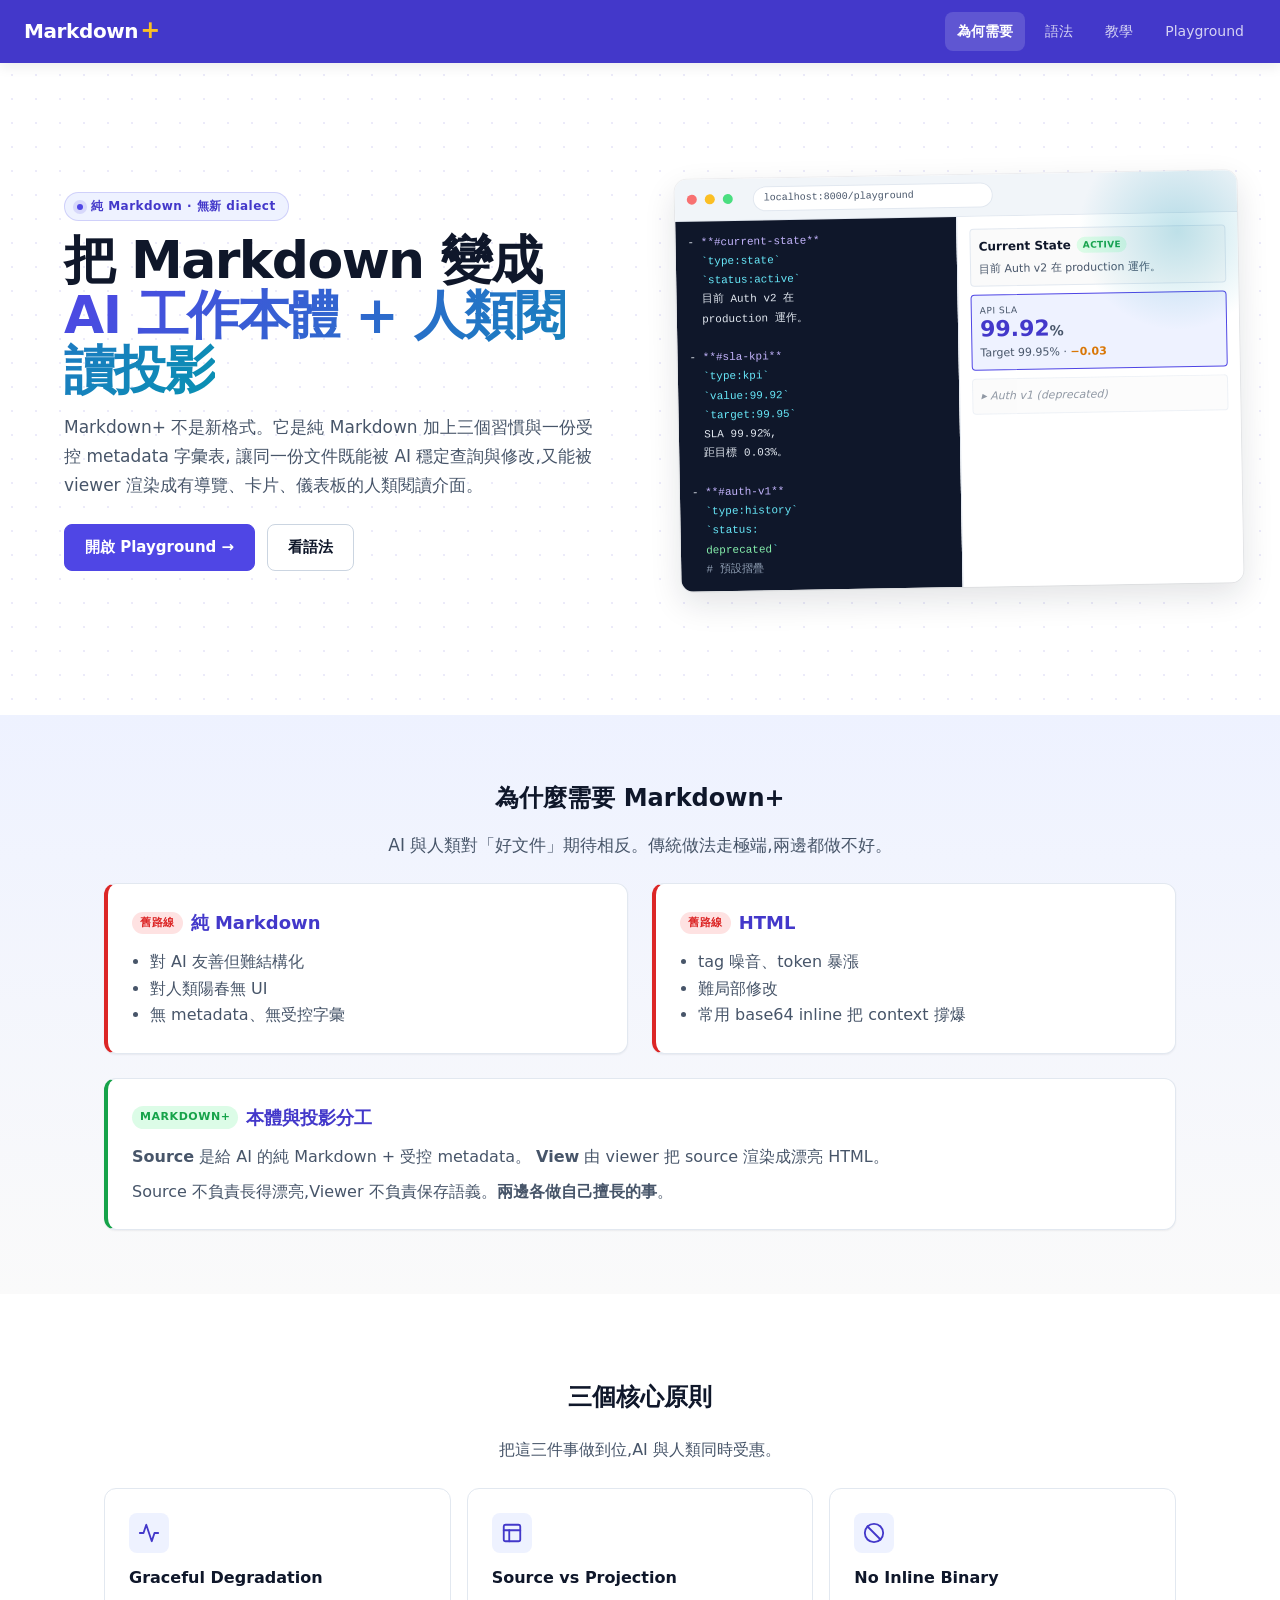
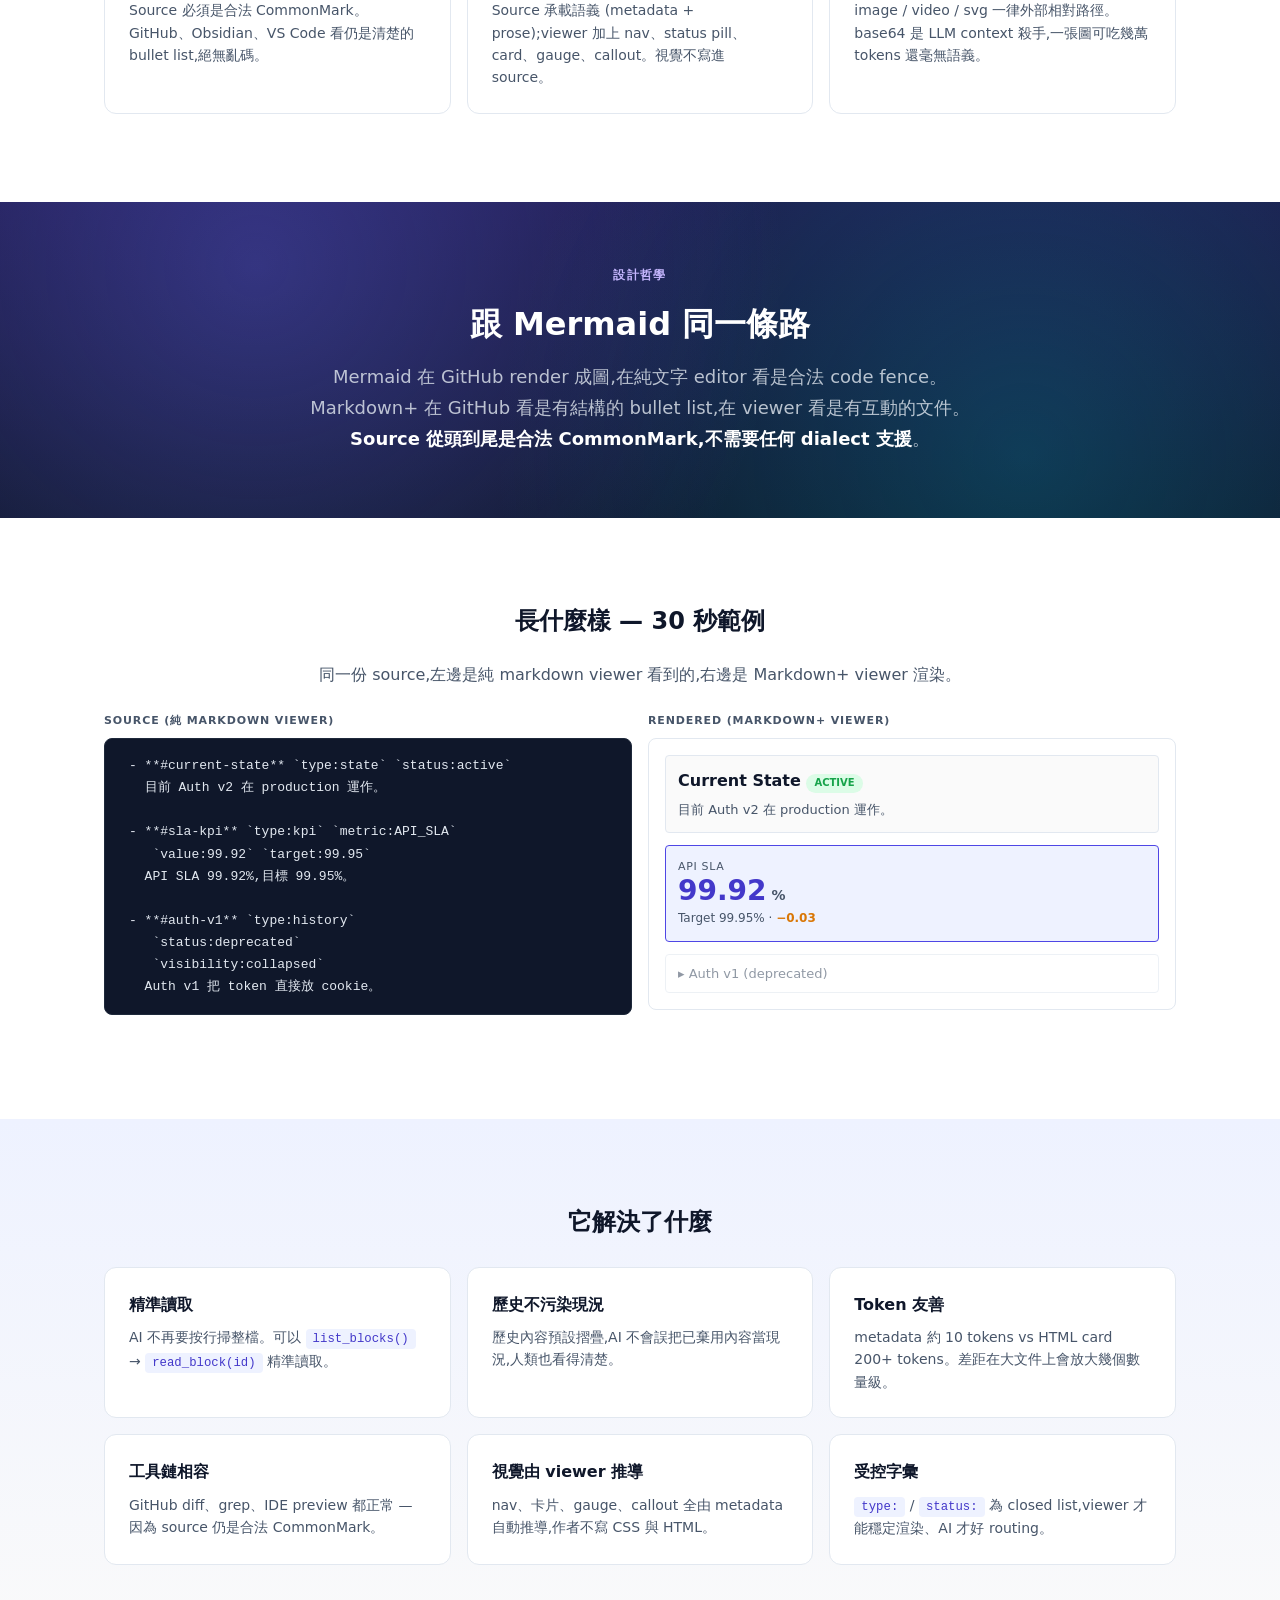
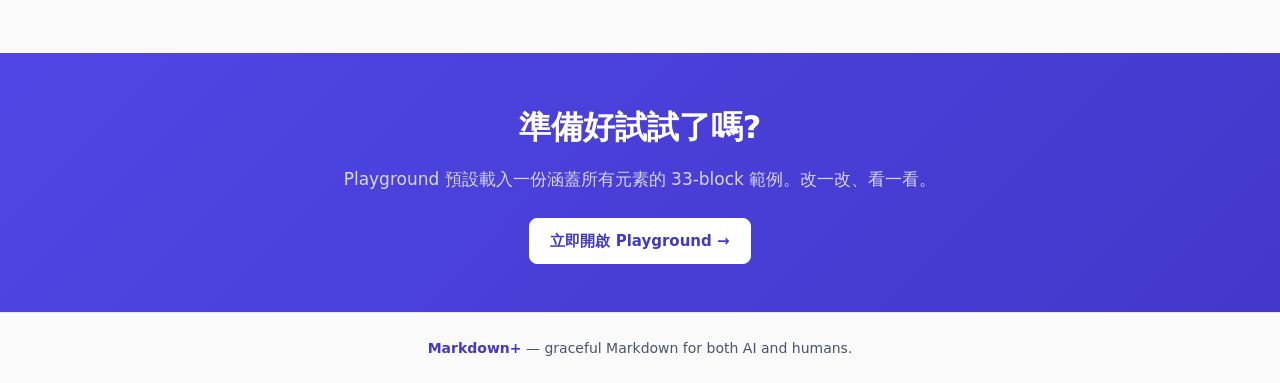
==== public/index.html @ b3959ced "Initial commit: Markdown+ playground, libraries, samples, docs" ====
<!DOCTYPE html>
<html lang="zh-Hant">
<head>
<meta charset="UTF-8">
<meta name="viewport" content="width=device-width, initial-scale=1">
<title>Markdown+ — AI 與人類都讀得舒服的文件格式</title>
<style>
/* ============================================================
   Markdown+ Site — Light theme, saturated indigo nav.
   Stage 0 baseline: design tokens, base styles, marketing components.
   ============================================================ */

/* ---- Design tokens ---- */
:root {
  /* Neutrals */
  --bg:            #ffffff;
  --bg-subtle:     #fafafa;
  --surface:       #ffffff;
  --surface-2:     #f1f5f9;
  --surface-3:     #e2e8f0;
  --border:        #e2e8f0;
  --border-strong: #cbd5e1;

  /* Text */
  --text:          #0f172a;
  --text-muted:    #475569;
  --text-faint:    #94a3b8;

  /* Accent — saturated indigo */
  --accent:        #4f46e5;        /* indigo-600,  body / button bg */
  --accent-deep:   #4338ca;        /* indigo-700,  nav bg */
  --accent-hover:  #3730a3;        /* indigo-800 */
  --accent-soft:   #eef2ff;        /* indigo-50,  tint surface */
  --accent-on:     #ffffff;        /* text on accent */

  /* Secondary accent — cyan for "+" and code highlights */
  --accent-2:      #0891b2;        /* cyan-600 */
  --accent-2-soft: #ecfeff;        /* cyan-50 */

  /* Semantic */
  --ok:            #16a34a;
  --ok-soft:       #dcfce7;
  --warn:          #d97706;
  --warn-soft:     #fef3c7;
  --err:           #dc2626;
  --err-soft:      #fee2e2;

  /* Code surface (always dark for legibility) */
  --code-bg:       #0f172a;
  --code-text:     #e2e8f0;
  --code-muted:    #94a3b8;
  --code-keyword:  #c4b5fd;
  --code-string:   #86efac;
  --code-comment:  #64748b;

  /* Typography */
  --font-sans: "Inter", "Geist", -apple-system, BlinkMacSystemFont, "Segoe UI",
               "PingFang TC", "Noto Sans TC", system-ui, sans-serif;
  --font-mono: "JetBrains Mono", "Geist Mono", "SF Mono", ui-monospace, Menlo,
               Consolas, monospace;

  /* Spacing scale (4-base) */
  --sp-1:  4px;
  --sp-2:  8px;
  --sp-3:  12px;
  --sp-4:  16px;
  --sp-5:  24px;
  --sp-6:  32px;
  --sp-7:  48px;
  --sp-8:  64px;

  /* Radius */
  --r-sm:  4px;
  --r-md:  8px;
  --r-lg:  12px;
  --r-xl:  16px;
  --r-full: 999px;

  /* Shadow */
  --sh-sm: 0 1px 2px rgba(15, 23, 42, 0.06);
  --sh-md: 0 4px 12px rgba(15, 23, 42, 0.08);
  --sh-lg: 0 12px 32px rgba(15, 23, 42, 0.12);
  --sh-accent: 0 4px 12px rgba(79, 70, 229, 0.25);

  /* Motion */
  --t-fast: 120ms ease-out;
  --t-slow: 240ms cubic-bezier(0.2, 0.8, 0.2, 1);
}

/* ---- Reset & Base ---- */
*, *::before, *::after { box-sizing: border-box; }
html, body { margin: 0; padding: 0; }
html { scroll-behavior: smooth; }
body {
  background: var(--bg);
  color: var(--text);
  font: 16px/1.65 var(--font-sans);
  -webkit-font-smoothing: antialiased;
  text-rendering: optimizeLegibility;
}
a { color: var(--accent); text-decoration: none; transition: color var(--t-fast); }
a:hover { color: var(--accent-hover); }
img { max-width: 100%; height: auto; }
::selection { background: var(--accent-soft); color: var(--accent-deep); }

button, input, select, textarea { font: inherit; color: inherit; }

/* ---- Nav (the signature element) ---- */
.site-nav {
  position: sticky;
  top: 0;
  z-index: 50;
  background: var(--accent-deep);
  color: var(--accent-on);
  box-shadow: var(--sh-md);
}
.site-nav-inner {
  max-width: 1280px;
  margin: 0 auto;
  padding: var(--sp-3) var(--sp-5);
  display: flex;
  align-items: center;
  gap: var(--sp-5);
}
.site-logo {
  font-weight: 800;
  font-size: 20px;
  letter-spacing: -0.02em;
  color: var(--accent-on);
  text-decoration: none;
  display: flex;
  align-items: baseline;
  gap: 2px;
}
.site-logo span {
  color: #fbbf24;       /* amber-400, contrasts beautifully with indigo */
  font-size: 24px;
  line-height: 1;
}
.site-nav-links {
  display: flex;
  gap: var(--sp-2);
  margin-left: auto;
  font-size: 14px;
}
.site-nav-links a {
  color: rgba(255, 255, 255, 0.78);
  padding: var(--sp-2) var(--sp-3);
  border-radius: var(--r-md);
  transition: background var(--t-fast), color var(--t-fast);
}
.site-nav-links a:hover {
  color: var(--accent-on);
  background: rgba(255, 255, 255, 0.1);
}
.site-nav-links a.active {
  color: var(--accent-on);
  background: rgba(255, 255, 255, 0.15);
  font-weight: 600;
}

/* ---- Main containers ---- */
main.site-main {
  max-width: 880px;
  margin: 0 auto;
  padding: var(--sp-6) var(--sp-5) var(--sp-8);
}
main.site-main.wide { max-width: 1320px; }
main.site-main.bleed { max-width: none; padding: var(--sp-5); }

/* ---- Hero ---- */
.site-hero {
  padding: var(--sp-8) 0 var(--sp-6);
  text-align: center;
}
.site-hero h1 {
  font-size: clamp(36px, 5vw, 56px);
  line-height: 1.05;
  margin: 0 0 var(--sp-4);
  font-weight: 800;
  letter-spacing: -0.03em;
}
.site-hero h1 .accent {
  background: linear-gradient(135deg, var(--accent) 0%, var(--accent-2) 100%);
  -webkit-background-clip: text;
  background-clip: text;
  -webkit-text-fill-color: transparent;
}
.site-hero .lead {
  font-size: 18px;
  color: var(--text-muted);
  max-width: 680px;
  margin: 0 auto var(--sp-6);
  line-height: 1.65;
}
.site-cta {
  display: inline-flex;
  align-items: center;
  gap: var(--sp-3);
  flex-wrap: wrap;
  justify-content: center;
}

/* ---- Sections ---- */
.site-section {
  margin: var(--sp-7) 0;
}
.site-section h2 {
  font-size: 30px;
  margin: 0 0 var(--sp-3);
  letter-spacing: -0.02em;
  font-weight: 700;
}
.site-section h3 {
  font-size: 20px;
  margin: var(--sp-5) 0 var(--sp-2);
  font-weight: 600;
}
.site-section p { margin: var(--sp-3) 0; }
.site-section ul, .site-section ol { margin: var(--sp-3) 0; padding-left: 24px; }
.site-section li { margin: var(--sp-2) 0; }

/* ---- Buttons ---- */
.site-btn {
  display: inline-flex;
  align-items: center;
  gap: var(--sp-2);
  padding: 10px 20px;
  background: var(--accent);
  color: var(--accent-on);
  border-radius: var(--r-md);
  font-weight: 600;
  font-size: 15px;
  text-decoration: none;
  border: 1px solid var(--accent);
  cursor: pointer;
  transition: background var(--t-fast), transform var(--t-fast), box-shadow var(--t-fast);
}
.site-btn:hover {
  background: var(--accent-hover);
  border-color: var(--accent-hover);
  color: var(--accent-on);
  transform: translateY(-1px);
  box-shadow: var(--sh-accent);
}
.site-btn:active { transform: translateY(0); }
.site-btn.secondary {
  background: var(--surface);
  color: var(--text);
  border-color: var(--border-strong);
}
.site-btn.secondary:hover {
  background: var(--surface-2);
  color: var(--accent-deep);
  border-color: var(--accent);
  box-shadow: none;
}
.site-btn.ghost {
  background: transparent;
  border-color: transparent;
  color: var(--accent-deep);
}
.site-btn.ghost:hover { background: var(--accent-soft); box-shadow: none; }

/* ---- Pillars (3-up cards on landing) ---- */
.site-pillars {
  display: grid;
  grid-template-columns: repeat(auto-fit, minmax(240px, 1fr));
  gap: var(--sp-4);
  margin-top: var(--sp-5);
}
.site-pillar {
  padding: var(--sp-5);
  background: var(--surface);
  border: 1px solid var(--border);
  border-radius: var(--r-lg);
  transition: transform var(--t-fast), box-shadow var(--t-fast), border-color var(--t-fast);
}
.site-pillar:hover {
  transform: translateY(-2px);
  box-shadow: var(--sh-md);
  border-color: var(--accent);
}
.site-pillar h3 {
  font-size: 16px;
  margin: 0 0 var(--sp-2);
  color: var(--accent-deep);
  font-weight: 700;
}
.site-pillar p {
  font-size: 14px;
  color: var(--text-muted);
  margin: 0;
  line-height: 1.6;
}

/* ---- Code blocks ---- */
pre.site-code {
  font-family: var(--font-mono);
  background: var(--code-bg);
  color: var(--code-text);
  border-radius: var(--r-md);
  padding: var(--sp-4) var(--sp-5);
  overflow-x: auto;
  font-size: 13px;
  line-height: 1.7;
  margin: var(--sp-4) 0;
  position: relative;
  border: 1px solid #1e293b;
}
pre.site-code code { color: inherit; background: transparent; }
code.site-code-inline {
  font-family: var(--font-mono);
  background: var(--accent-soft);
  color: var(--accent-deep);
  padding: 2px 6px;
  border-radius: var(--r-sm);
  font-size: 0.88em;
  border: 1px solid transparent;
}

/* ---- Tables ---- */
table.site-table {
  width: 100%;
  border-collapse: separate;
  border-spacing: 0;
  margin: var(--sp-4) 0;
  font-size: 14px;
  border: 1px solid var(--border);
  border-radius: var(--r-md);
  overflow: hidden;
}
table.site-table th, table.site-table td {
  padding: var(--sp-3) var(--sp-4);
  text-align: left;
  border-bottom: 1px solid var(--border);
}
table.site-table thead th {
  background: var(--surface-2);
  font-weight: 600;
  color: var(--text);
  border-bottom: 1px solid var(--border-strong);
}
table.site-table tbody tr:nth-child(even) td { background: var(--bg-subtle); }
table.site-table tbody tr:last-child td { border-bottom: none; }
table.site-table tbody tr:hover td { background: var(--accent-soft); }

/* ---- Footer ---- */
footer.site-footer {
  border-top: 1px solid var(--border);
  padding: var(--sp-5);
  text-align: center;
  color: var(--text-muted);
  font-size: 14px;
  background: var(--bg-subtle);
}
footer.site-footer .footer-mark {
  color: var(--accent-deep);
  font-weight: 700;
}

/* ---- Tutorial step badges ---- */
.tutorial-step {
  display: inline-flex;
  align-items: center;
  justify-content: center;
  width: 32px;
  height: 32px;
  border-radius: var(--r-full);
  background: var(--accent);
  color: var(--accent-on);
  font-weight: 700;
  font-size: 14px;
  margin-right: var(--sp-2);
  vertical-align: middle;
}

/* ---- Section bands (break up vertical stack) ---- */
.band {
  width: 100%;
  padding: var(--sp-8) 0;
}
.band-inner {
  max-width: 1120px;
  margin: 0 auto;
  padding: 0 var(--sp-5);
}
.band-tight .band-inner { max-width: 880px; }
.band-tinted {
  background: linear-gradient(180deg, var(--accent-soft) 0%, var(--bg-subtle) 100%);
}
.band-dotted {
  background-color: var(--bg);
  background-image: radial-gradient(rgba(67, 56, 202, 0.10) 1px, transparent 1px);
  background-size: 24px 24px;
}
.band-dark {
  background:
    radial-gradient(circle at 20% 20%, rgba(99, 102, 241, 0.35) 0%, transparent 50%),
    radial-gradient(circle at 80% 80%, rgba(8, 145, 178, 0.30) 0%, transparent 50%),
    linear-gradient(180deg, #1e1b4b 0%, #0f172a 100%);
  color: #e2e8f0;
}
.band-dark h2, .band-dark h3 { color: #ffffff; }
.band-dark p { color: rgba(226, 232, 240, 0.8); }
.band-dark a { color: #c4b5fd; }
.band-dark code.site-code-inline {
  background: rgba(255, 255, 255, 0.1);
  color: #c4b5fd;
  border-color: rgba(255, 255, 255, 0.15);
}
.band-accent {
  background: linear-gradient(135deg, var(--accent) 0%, var(--accent-deep) 100%);
  color: var(--accent-on);
  text-align: center;
  padding: var(--sp-7) 0;
}
.band-accent h2 { color: var(--accent-on); }
.band-accent p { color: rgba(255, 255, 255, 0.85); }
.band-accent .site-btn {
  background: var(--accent-on);
  color: var(--accent-deep);
  border-color: var(--accent-on);
}
.band-accent .site-btn:hover {
  background: #f5f3ff;
  color: var(--accent-deep);
  border-color: #f5f3ff;
  box-shadow: 0 4px 12px rgba(0, 0, 0, 0.2);
}

/* ---- Hero 2-col ---- */
.hero-grid {
  display: grid;
  grid-template-columns: 1.05fr 1fr;
  gap: var(--sp-7);
  align-items: center;
  padding: var(--sp-7) 0 var(--sp-8);
  max-width: 1200px;
  margin: 0 auto;
}
@media (max-width: 960px) {
  .hero-grid { grid-template-columns: 1fr; gap: var(--sp-5); padding: var(--sp-6) var(--sp-4); }
}
.hero-grid .hero-text { padding: 0 var(--sp-5); }
.hero-grid h1 {
  font-size: clamp(34px, 4.5vw, 52px);
  line-height: 1.05;
  margin: 0 0 var(--sp-4);
  font-weight: 800;
  letter-spacing: -0.03em;
}
.hero-grid h1 .accent {
  background: linear-gradient(135deg, var(--accent) 0%, var(--accent-2) 100%);
  -webkit-background-clip: text;
  background-clip: text;
  -webkit-text-fill-color: transparent;
}
.hero-grid .lead {
  font-size: 17px;
  color: var(--text-muted);
  margin: 0 0 var(--sp-5);
  line-height: 1.7;
}
.hero-tag {
  display: inline-flex;
  align-items: center;
  gap: var(--sp-2);
  padding: 4px 12px;
  background: var(--accent-soft);
  color: var(--accent-deep);
  border-radius: var(--r-full);
  font-size: 12px;
  font-weight: 600;
  letter-spacing: 0.04em;
  margin-bottom: var(--sp-3);
  border: 1px solid rgba(79, 70, 229, 0.2);
}
.hero-tag .dot {
  width: 6px;
  height: 6px;
  border-radius: var(--r-full);
  background: var(--accent);
  box-shadow: 0 0 0 4px rgba(79, 70, 229, 0.15);
}

/* ---- Mock browser window (hero visual) ---- */
.mock-window {
  background: var(--surface);
  border-radius: var(--r-lg);
  box-shadow: var(--sh-lg), 0 0 0 1px rgba(15, 23, 42, 0.05);
  overflow: hidden;
  font-size: 12px;
  transform: rotate(-1deg);
  transition: transform var(--t-slow);
  position: relative;
}
.mock-window:hover { transform: rotate(0) translateY(-2px); }
.mock-window::before {
  content: "";
  position: absolute;
  top: -40px;
  right: -40px;
  width: 200px;
  height: 200px;
  background: radial-gradient(circle, rgba(8, 145, 178, 0.25), transparent 70%);
  pointer-events: none;
}
.mock-chrome {
  display: flex;
  align-items: center;
  gap: var(--sp-2);
  padding: var(--sp-2) var(--sp-3);
  background: var(--surface-2);
  border-bottom: 1px solid var(--border);
}
.mock-chrome .dot {
  width: 10px;
  height: 10px;
  border-radius: var(--r-full);
}
.mock-chrome .dot:nth-child(1) { background: #f87171; }
.mock-chrome .dot:nth-child(2) { background: #fbbf24; }
.mock-chrome .dot:nth-child(3) { background: #4ade80; }
.mock-chrome .url {
  margin-left: var(--sp-3);
  padding: 3px 10px;
  background: var(--surface);
  border-radius: var(--r-full);
  font-family: var(--font-mono);
  font-size: 10px;
  color: var(--text-muted);
  border: 1px solid var(--border);
  flex: 1;
  max-width: 240px;
}
.mock-split {
  display: grid;
  grid-template-columns: 1fr 1fr;
  min-height: 280px;
}
.mock-source {
  padding: var(--sp-3);
  background: #0f172a;
  color: #e2e8f0;
  font-family: var(--font-mono);
  font-size: 11px;
  line-height: 1.75;
  overflow: hidden;
}
.mock-source .kw { color: #c4b5fd; }
.mock-source .meta { color: #67e8f9; }
.mock-source .com { color: #94a3b8; }
.mock-source .str { color: #86efac; }
.mock-preview {
  padding: var(--sp-3);
  background: var(--surface);
  font-size: 11px;
  line-height: 1.6;
  border-left: 1px solid var(--border);
}
.mock-preview .mock-block {
  padding: var(--sp-2);
  border-radius: var(--r-sm);
  margin-bottom: var(--sp-2);
  background: var(--bg-subtle);
  border: 1px solid var(--border);
}
.mock-preview .mock-block-title {
  font-weight: 600;
  font-size: 12px;
  margin-bottom: 4px;
  display: flex;
  align-items: center;
  gap: 6px;
}
.mock-preview .mock-pill {
  display: inline-block;
  padding: 1px 6px;
  font-size: 9px;
  border-radius: var(--r-full);
  font-weight: 600;
  text-transform: uppercase;
  letter-spacing: 0.04em;
}
.mock-preview .mock-pill.ok {
  background: var(--ok-soft);
  color: var(--ok);
}
.mock-preview .mock-pill.warn {
  background: var(--warn-soft);
  color: var(--warn);
}
.mock-preview .mock-kpi {
  font-size: 22px;
  font-weight: 700;
  color: var(--accent-deep);
  line-height: 1;
}
.mock-preview .mock-kpi-label {
  font-size: 9px;
  color: var(--text-muted);
  text-transform: uppercase;
  letter-spacing: 0.06em;
}
.mock-preview .mock-text {
  color: var(--text-muted);
  font-size: 11px;
}

/* ---- 2-col compare ---- */
.compare-grid {
  display: grid;
  grid-template-columns: 1fr 1fr;
  gap: var(--sp-5);
  margin-top: var(--sp-5);
}
@media (max-width: 720px) {
  .compare-grid { grid-template-columns: 1fr; }
}
.compare-card {
  background: var(--surface);
  border: 1px solid var(--border);
  border-radius: var(--r-lg);
  padding: var(--sp-5);
  box-shadow: var(--sh-sm);
}
.compare-card h3 {
  margin: 0 0 var(--sp-3);
  font-size: 18px;
  color: var(--accent-deep);
  display: flex;
  align-items: center;
  gap: var(--sp-2);
}
.compare-card .label {
  display: inline-block;
  font-size: 11px;
  padding: 2px 8px;
  border-radius: var(--r-full);
  font-weight: 600;
  letter-spacing: 0.05em;
  text-transform: uppercase;
}
.compare-card .label.bad {
  background: var(--err-soft);
  color: var(--err);
}
.compare-card .label.good {
  background: var(--ok-soft);
  color: var(--ok);
}
.compare-card.bad-card { border-left: 4px solid var(--err); }
.compare-card.good-card { border-left: 4px solid var(--ok); }

/* ---- Feature grid (2x3) ---- */
.feature-grid {
  display: grid;
  grid-template-columns: repeat(3, 1fr);
  gap: var(--sp-4);
  margin: var(--sp-5) 0;
}
@media (max-width: 720px) {
  .feature-grid { grid-template-columns: 1fr; }
}
.feature-card {
  background: var(--surface);
  border: 1px solid var(--border);
  border-radius: var(--r-lg);
  padding: var(--sp-5);
  transition: transform var(--t-fast), box-shadow var(--t-fast), border-color var(--t-fast);
}
.feature-card:hover {
  transform: translateY(-3px);
  box-shadow: var(--sh-md);
  border-color: var(--accent);
}
.feature-icon {
  display: inline-flex;
  align-items: center;
  justify-content: center;
  width: 40px;
  height: 40px;
  border-radius: var(--r-md);
  background: var(--accent-soft);
  color: var(--accent-deep);
  margin-bottom: var(--sp-3);
}
.feature-card h3 {
  margin: 0 0 var(--sp-2);
  font-size: 16px;
  font-weight: 700;
}
.feature-card p {
  margin: 0;
  font-size: 14px;
  color: var(--text-muted);
  line-height: 1.6;
}

/* ---- Side-by-side example block ---- */
.example-split {
  display: grid;
  grid-template-columns: 1fr 1fr;
  gap: var(--sp-4);
  margin: var(--sp-5) 0;
}
@media (max-width: 720px) {
  .example-split { grid-template-columns: 1fr; }
}
.example-split > * { min-width: 0; }
.example-split .example-label {
  font-size: 11px;
  font-weight: 600;
  color: var(--text-muted);
  letter-spacing: 0.08em;
  text-transform: uppercase;
  margin-bottom: var(--sp-2);
}

/* ---- Docs layout (sidebar + content) ---- */
.docs-layout {
  display: grid;
  grid-template-columns: 240px minmax(0, 1fr);
  gap: var(--sp-6);
  max-width: 1280px;
  margin: 0 auto;
  padding: var(--sp-5) var(--sp-5) var(--sp-8);
}
@media (max-width: 960px) {
  .docs-layout {
    grid-template-columns: 1fr;
    gap: var(--sp-4);
    padding: var(--sp-4);
  }
  .docs-sidebar { position: static !important; }
}
.docs-sidebar {
  position: sticky;
  top: calc(56px + var(--sp-4));
  align-self: start;
  max-height: calc(100vh - 96px);
  overflow-y: auto;
  padding: var(--sp-4);
  background: var(--surface);
  border: 1px solid var(--border);
  border-radius: var(--r-lg);
}
.docs-sidebar h4 {
  font-size: 11px;
  color: var(--text-muted);
  text-transform: uppercase;
  letter-spacing: 0.08em;
  margin: 0 0 var(--sp-2);
  font-weight: 700;
}
.docs-sidebar ol {
  list-style: none;
  padding: 0;
  margin: 0 0 var(--sp-4);
}
.docs-sidebar li { margin: 2px 0; }
.docs-sidebar a {
  display: block;
  padding: 6px 10px;
  border-radius: var(--r-md);
  color: var(--text);
  font-size: 14px;
  text-decoration: none;
  border-left: 3px solid transparent;
  transition: background var(--t-fast), color var(--t-fast), border-color var(--t-fast);
}
.docs-sidebar a:hover {
  background: var(--accent-soft);
  color: var(--accent-deep);
}
.docs-sidebar a.active {
  border-left-color: var(--accent);
  background: var(--accent-soft);
  color: var(--accent-deep);
  font-weight: 600;
}
.docs-content {
  background: var(--surface);
  border: 1px solid var(--border);
  border-radius: var(--r-lg);
  padding: var(--sp-6) var(--sp-7);
  box-shadow: var(--sh-sm);
}
.docs-content h2:first-child { margin-top: 0; }
.docs-content h2 {
  font-size: 28px;
  margin: var(--sp-6) 0 var(--sp-3);
  padding-top: var(--sp-3);
  letter-spacing: -0.02em;
  font-weight: 700;
  scroll-margin-top: 80px;
}
.docs-content h3 {
  font-size: 18px;
  margin: var(--sp-5) 0 var(--sp-2);
  font-weight: 600;
  scroll-margin-top: 80px;
}
.docs-content > p:first-of-type { margin-top: 0; }
.docs-content section { padding-top: var(--sp-2); }
.docs-content section + section { margin-top: var(--sp-5); border-top: 1px dashed var(--border); padding-top: var(--sp-5); }

/* ---- Tutorial step card ---- */
.step-card {
  background: var(--surface);
  border: 1px solid var(--border);
  border-radius: var(--r-lg);
  padding: var(--sp-5);
  margin: var(--sp-4) 0;
  box-shadow: var(--sh-sm);
  position: relative;
}
.step-card .step-head {
  display: flex;
  align-items: center;
  gap: var(--sp-3);
  margin-bottom: var(--sp-3);
}
.step-card h3 {
  margin: 0;
  font-size: 20px;
  font-weight: 700;
}

/* ---- Responsive ---- */
@media (max-width: 720px) {
  .site-nav-inner { padding: var(--sp-3); gap: var(--sp-3); }
  .site-nav-links { gap: 0; font-size: 13px; }
  .site-hero { padding: var(--sp-6) 0 var(--sp-5); }
  .site-section { margin: var(--sp-6) 0; }
  .band { padding: var(--sp-6) 0; }
}

</style>
</head>
<body class="page-marketing">

<nav class="site-nav">
  <div class="site-nav-inner">
    <a class="site-logo" href="./index.html">Markdown<span>+</span></a>
    <div class="site-nav-links">
      <a href="./index.html" class="active">為何需要</a>
      <a href="./syntax.html">語法</a>
      <a href="./tutorial.html">教學</a>
      <a href="./playground.html">Playground</a>
    </div>
  </div>
</nav>

<!-- ===== HERO: 2-col, dotted bg ===== -->
<section class="band band-dotted">
  <div class="hero-grid">
    <div class="hero-text">
      <div class="hero-tag"><span class="dot"></span>純 Markdown · 無新 dialect</div>
      <h1>把 Markdown 變成<br><span class="accent">AI 工作本體 + 人類閱讀投影</span></h1>
      <p class="lead">
        Markdown+ 不是新格式。它是純 Markdown 加上三個習慣與一份受控 metadata 字彙表,
        讓同一份文件既能被 AI 穩定查詢與修改,又能被 viewer 渲染成有導覽、卡片、儀表板的人類閱讀介面。
      </p>
      <div class="site-cta">
        <a class="site-btn" href="./playground.html">開啟 Playground →</a>
        <a class="site-btn secondary" href="./syntax.html">看語法</a>
      </div>
    </div>

    <!-- Mock window: source vs preview -->
    <div class="mock-window">
      <div class="mock-chrome">
        <span class="dot"></span><span class="dot"></span><span class="dot"></span>
        <span class="url">localhost:8000/playground</span>
      </div>
      <div class="mock-split">
        <div class="mock-source"><pre style="margin:0;font-family:inherit;font-size:inherit;line-height:inherit;color:inherit;background:transparent;border:none;padding:0;">- <span class="kw">**#current-state**</span>
  <span class="meta">`type:state`</span>
  <span class="meta">`status:active`</span>
  目前 Auth v2 在
  production 運作。

- <span class="kw">**#sla-kpi**</span>
  <span class="meta">`type:kpi`</span>
  <span class="meta">`value:99.92`</span>
  <span class="meta">`target:99.95`</span>
  SLA 99.92%,
  距目標 0.03%。

- <span class="kw">**#auth-v1**</span>
  <span class="meta">`type:history`</span>
  <span class="meta">`status:</span>
  <span class="str">deprecated</span><span class="meta">`</span>
  <span class="com"># 預設摺疊</span></pre></div>
        <div class="mock-preview">
          <div class="mock-block">
            <div class="mock-block-title">Current State <span class="mock-pill ok">Active</span></div>
            <div class="mock-text">目前 Auth v2 在 production 運作。</div>
          </div>
          <div class="mock-block" style="border-color: var(--accent); background: var(--accent-soft);">
            <div class="mock-kpi-label">API SLA</div>
            <div class="mock-kpi">99.92<span style="font-size:14px;color:var(--text-muted);">%</span></div>
            <div class="mock-text" style="margin-top:4px;">Target 99.95% · <span style="color:var(--warn);font-weight:600;">−0.03</span></div>
          </div>
          <div class="mock-block" style="opacity:0.6;font-style:italic;">
            <span style="color:var(--text-muted);">▸ Auth v1 (deprecated)</span>
          </div>
        </div>
      </div>
    </div>
  </div>
</section>

<!-- ===== Why band: tinted, compare 2-col ===== -->
<section class="band band-tinted">
  <div class="band-inner">
    <h2 style="text-align:center; margin: 0 0 var(--sp-3);">為什麼需要 Markdown+</h2>
    <p style="text-align:center; max-width:680px; margin:0 auto var(--sp-5); color:var(--text-muted); font-size:17px;">
      AI 與人類對「好文件」期待相反。傳統做法走極端,兩邊都做不好。
    </p>
    <div class="compare-grid">
      <div class="compare-card bad-card">
        <h3><span class="label bad">舊路線</span> 純 Markdown</h3>
        <ul style="margin:0;padding-left:18px;color:var(--text-muted);">
          <li>對 AI 友善但難結構化</li>
          <li>對人類陽春無 UI</li>
          <li>無 metadata、無受控字彙</li>
        </ul>
      </div>
      <div class="compare-card bad-card">
        <h3><span class="label bad">舊路線</span> HTML</h3>
        <ul style="margin:0;padding-left:18px;color:var(--text-muted);">
          <li>tag 噪音、token 暴漲</li>
          <li>難局部修改</li>
          <li>常用 base64 inline 把 context 撐爆</li>
        </ul>
      </div>
      <div class="compare-card good-card" style="grid-column: 1 / -1;">
        <h3><span class="label good">Markdown+</span> 本體與投影分工</h3>
        <p style="margin:0 0 var(--sp-2); color:var(--text-muted);">
          <strong>Source</strong> 是給 AI 的純 Markdown + 受控 metadata。
          <strong>View</strong> 由 viewer 把 source 渲染成漂亮 HTML。
        </p>
        <p style="margin:0; color:var(--text-muted);">
          Source 不負責長得漂亮,Viewer 不負責保存語義。<strong>兩邊各做自己擅長的事</strong>。
        </p>
      </div>
    </div>
  </div>
</section>

<!-- ===== Three principles: grid 3-up ===== -->
<section class="band">
  <div class="band-inner">
    <h2 style="text-align:center;">三個核心原則</h2>
    <p style="text-align:center;color:var(--text-muted);margin-top:0;">把這三件事做到位,AI 與人類同時受惠。</p>
    <div class="feature-grid">
      <div class="feature-card">
        <div class="feature-icon">
          <svg width="22" height="22" viewBox="0 0 24 24" fill="none" stroke="currentColor" stroke-width="2" stroke-linecap="round" stroke-linejoin="round">
            <polyline points="22 12 18 12 15 21 9 3 6 12 2 12"/>
          </svg>
        </div>
        <h3>Graceful Degradation</h3>
        <p>Source 必須是合法 CommonMark。GitHub、Obsidian、VS Code 看仍是清楚的 bullet list,絕無亂碼。</p>
      </div>
      <div class="feature-card">
        <div class="feature-icon">
          <svg width="22" height="22" viewBox="0 0 24 24" fill="none" stroke="currentColor" stroke-width="2" stroke-linecap="round" stroke-linejoin="round">
            <rect x="3" y="3" width="18" height="18" rx="2"/><path d="M3 9h18"/><path d="M9 21V9"/>
          </svg>
        </div>
        <h3>Source vs Projection</h3>
        <p>Source 承載語義 (metadata + prose);viewer 加上 nav、status pill、card、gauge、callout。視覺不寫進 source。</p>
      </div>
      <div class="feature-card">
        <div class="feature-icon">
          <svg width="22" height="22" viewBox="0 0 24 24" fill="none" stroke="currentColor" stroke-width="2" stroke-linecap="round" stroke-linejoin="round">
            <circle cx="12" cy="12" r="10"/><line x1="4.93" y1="4.93" x2="19.07" y2="19.07"/>
          </svg>
        </div>
        <h3>No Inline Binary</h3>
        <p>image / video / svg 一律外部相對路徑。base64 是 LLM context 殺手,一張圖可吃幾萬 tokens 還毫無語義。</p>
      </div>
    </div>
  </div>
</section>

<!-- ===== Mermaid analogy: dark band ===== -->
<section class="band band-dark">
  <div class="band-inner band-tight" style="text-align:center;">
    <p style="text-transform:uppercase; letter-spacing:0.12em; font-size:12px; color:#c4b5fd; margin:0 0 var(--sp-3); font-weight:600;">設計哲學</p>
    <h2 style="font-size:32px; margin:0 0 var(--sp-3);">跟 Mermaid 同一條路</h2>
    <p style="font-size:18px; line-height:1.7; max-width:680px; margin:0 auto;">
      Mermaid 在 GitHub render 成圖,在純文字 editor 看是合法 code fence。
      Markdown+ 在 GitHub 看是有結構的 bullet list,在 viewer 看是有互動的文件。
      <strong style="color:#fff;">Source 從頭到尾是合法 CommonMark,不需要任何 dialect 支援</strong>。
    </p>
  </div>
</section>

<!-- ===== 30 sec example: side-by-side ===== -->
<section class="band">
  <div class="band-inner">
    <h2 style="text-align:center;">長什麼樣 — 30 秒範例</h2>
    <p style="text-align:center;color:var(--text-muted);margin-top:0;">同一份 source,左邊是純 markdown viewer 看到的,右邊是 Markdown+ viewer 渲染。</p>
    <div class="example-split">
      <div>
        <div class="example-label">Source (純 markdown viewer)</div>
        <pre class="site-code" style="margin-top:0;"><code>- **#current-state** `type:state` `status:active`
  目前 Auth v2 在 production 運作。

- **#sla-kpi** `type:kpi` `metric:API_SLA`
   `value:99.92` `target:99.95`
  API SLA 99.92%,目標 99.95%。

- **#auth-v1** `type:history`
   `status:deprecated`
   `visibility:collapsed`
  Auth v1 把 token 直接放 cookie。</code></pre>
      </div>
      <div>
        <div class="example-label">Rendered (Markdown+ viewer)</div>
        <div style="background:var(--surface); border:1px solid var(--border); border-radius:var(--r-md); padding:var(--sp-4); margin-top:0;">
          <div style="margin-bottom:var(--sp-3); padding:var(--sp-3); border:1px solid var(--border); border-radius:var(--r-sm); background:var(--bg-subtle);">
            <div style="font-weight:600; margin-bottom:4px;">Current State <span class="mock-pill ok" style="display:inline-block;padding:1px 8px;font-size:10px;border-radius:999px;background:var(--ok-soft);color:var(--ok);font-weight:600;text-transform:uppercase;">Active</span></div>
            <div style="font-size:13px;color:var(--text-muted);">目前 Auth v2 在 production 運作。</div>
          </div>
          <div style="margin-bottom:var(--sp-3); padding:var(--sp-3); border:1px solid var(--accent); border-radius:var(--r-sm); background:var(--accent-soft);">
            <div style="font-size:11px;color:var(--text-muted);text-transform:uppercase;letter-spacing:0.06em;">API SLA</div>
            <div style="font-size:28px;font-weight:700;color:var(--accent-deep);line-height:1.1;">99.92<span style="font-size:14px;color:var(--text-muted);"> %</span></div>
            <div style="font-size:12px;color:var(--text-muted);margin-top:2px;">Target 99.95% · <span style="color:var(--warn);font-weight:600;">−0.03</span></div>
          </div>
          <div style="padding:var(--sp-2) var(--sp-3); border:1px solid var(--border); border-radius:var(--r-sm); opacity:0.6; font-size:13px;">
            <span style="color:var(--text-muted);">▸ Auth v1 (deprecated)</span>
          </div>
        </div>
      </div>
    </div>
  </div>
</section>

<!-- ===== Solves what: tinted with feature grid ===== -->
<section class="band band-tinted">
  <div class="band-inner">
    <h2 style="text-align:center;">它解決了什麼</h2>
    <div class="feature-grid">
      <div class="feature-card">
        <h3>精準讀取</h3>
        <p>AI 不再要按行掃整檔。可以 <code class="site-code-inline">list_blocks()</code> → <code class="site-code-inline">read_block(id)</code> 精準讀取。</p>
      </div>
      <div class="feature-card">
        <h3>歷史不污染現況</h3>
        <p>歷史內容預設摺疊,AI 不會誤把已棄用內容當現況,人類也看得清楚。</p>
      </div>
      <div class="feature-card">
        <h3>Token 友善</h3>
        <p>metadata 約 10 tokens vs HTML card 200+ tokens。差距在大文件上會放大幾個數量級。</p>
      </div>
      <div class="feature-card">
        <h3>工具鏈相容</h3>
        <p>GitHub diff、grep、IDE preview 都正常 — 因為 source 仍是合法 CommonMark。</p>
      </div>
      <div class="feature-card">
        <h3>視覺由 viewer 推導</h3>
        <p>nav、卡片、gauge、callout 全由 metadata 自動推導,作者不寫 CSS 與 HTML。</p>
      </div>
      <div class="feature-card">
        <h3>受控字彙</h3>
        <p><code class="site-code-inline">type:</code> / <code class="site-code-inline">status:</code> 為 closed list,viewer 才能穩定渲染、AI 才好 routing。</p>
      </div>
    </div>
  </div>
</section>

<!-- ===== Final CTA: accent band ===== -->
<section class="band band-accent">
  <div class="band-inner band-tight">
    <h2 style="font-size:32px; margin:0 0 var(--sp-3);">準備好試試了嗎?</h2>
    <p style="font-size:17px; margin:0 0 var(--sp-5); opacity:0.92;">
      Playground 預設載入一份涵蓋所有元素的 33-block 範例。改一改、看一看。
    </p>
    <a class="site-btn" href="./playground.html">立即開啟 Playground →</a>
  </div>
</section>

<footer class="site-footer">
  <span class="footer-mark">Markdown+</span> — graceful Markdown for both AI and humans.
</footer>

</body>
</html>
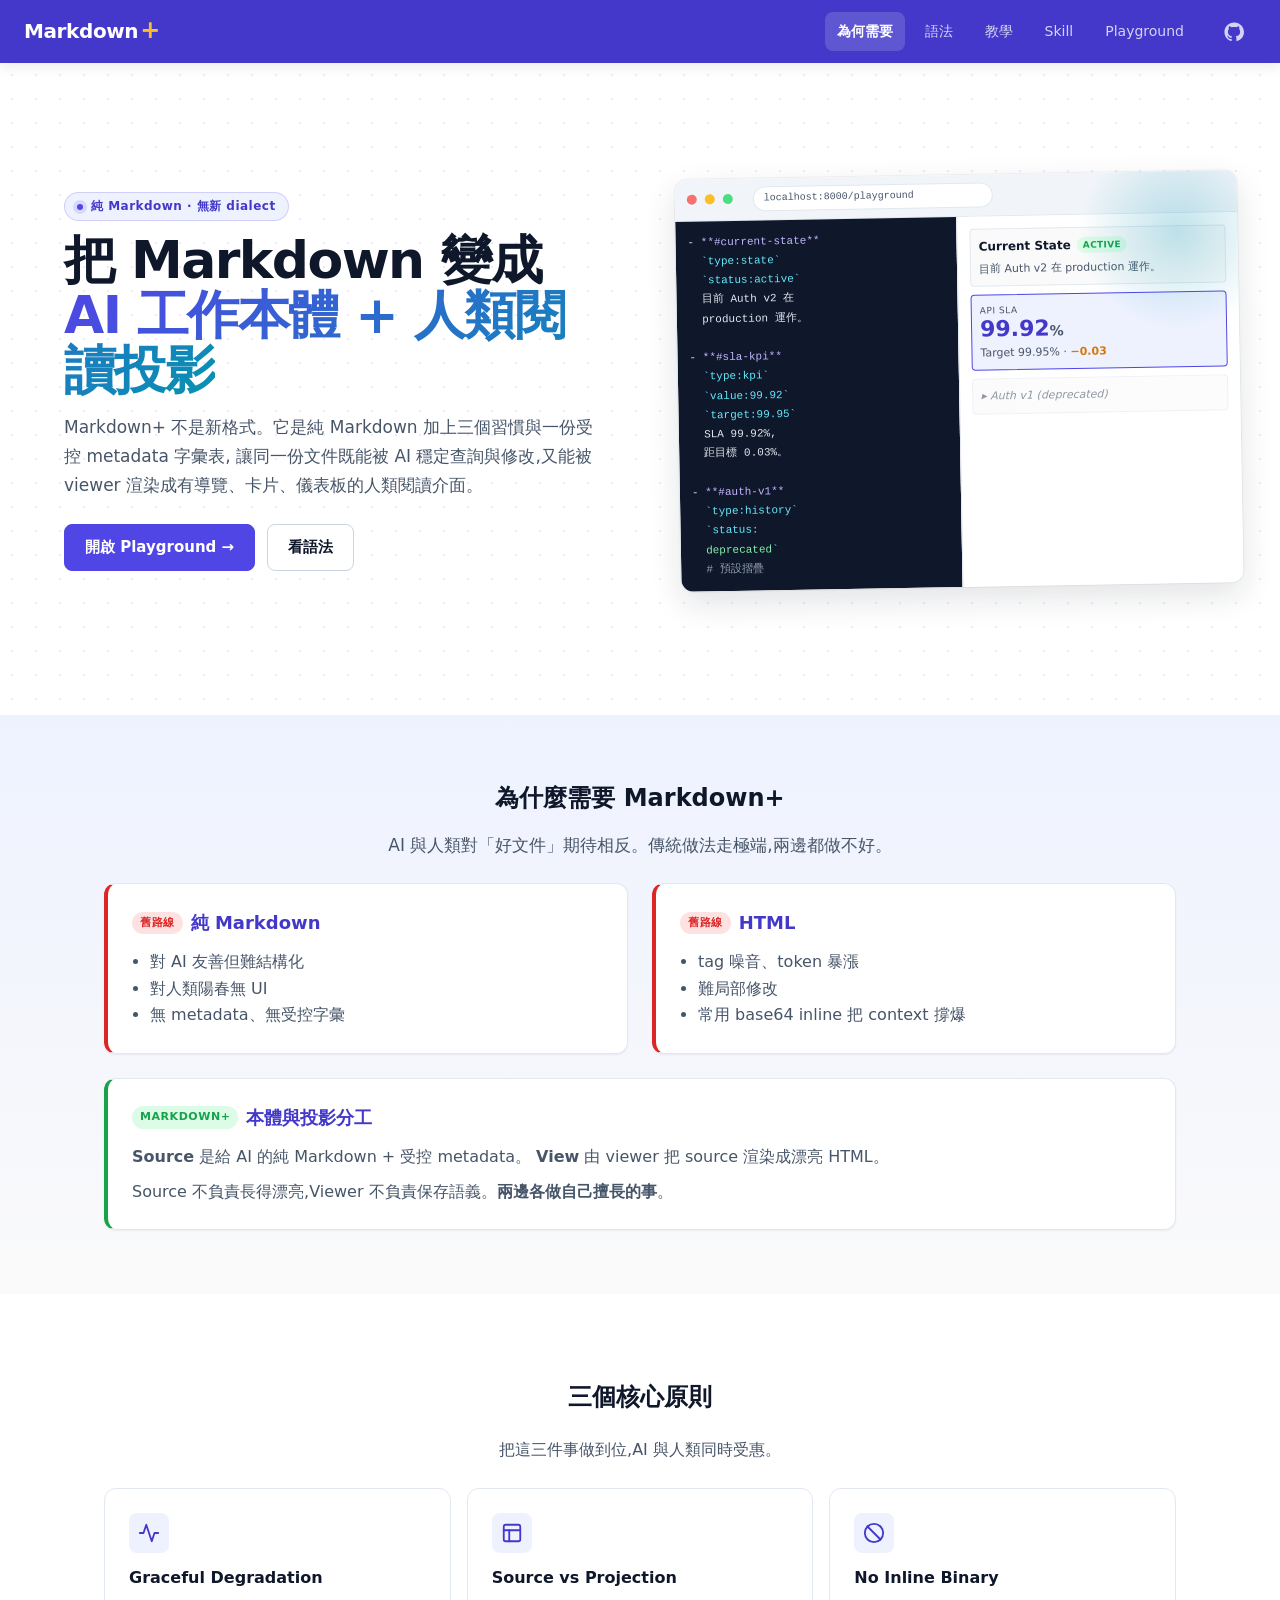
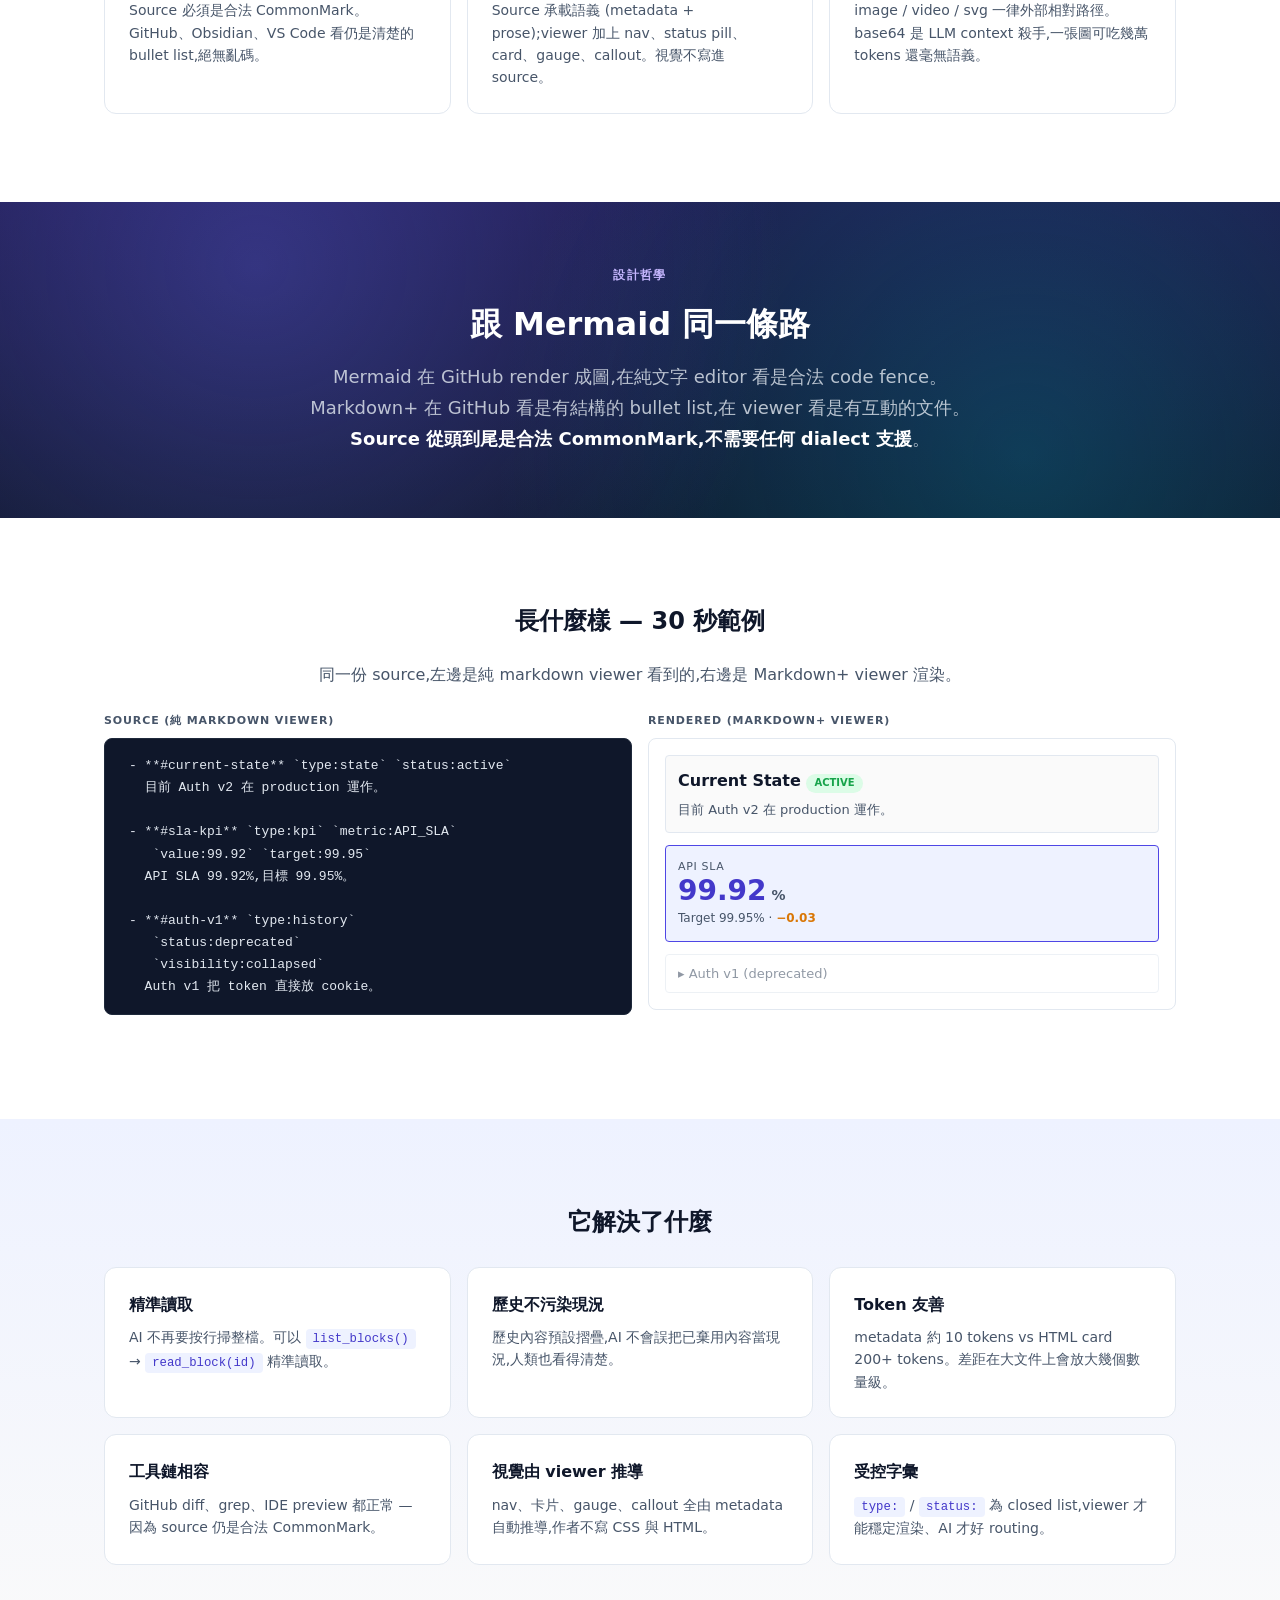
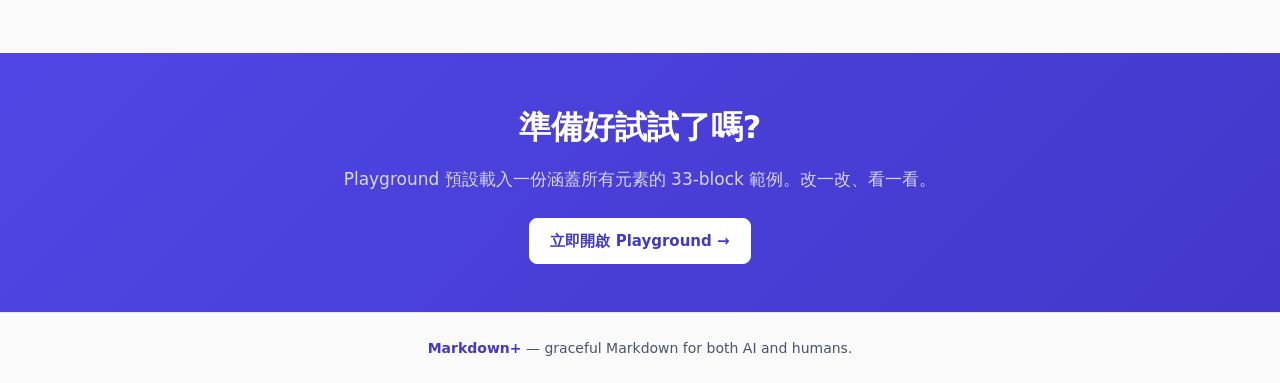
==== commit b3ca5101: "Add GitHub icon to nav (links to AllanYiin/markdown_plus) - New .site-nav-github CSS class (white ic" ====
--- a/public/index.html
+++ b/public/index.html
@@ -4,6 +4,9 @@
 <meta charset="UTF-8">
 <meta name="viewport" content="width=device-width, initial-scale=1">
 <title>Markdown+ — AI 與人類都讀得舒服的文件格式</title>
+<link rel="icon" href="/favicon.svg" type="image/svg+xml">
+<link rel="icon" href="/favicon.ico" sizes="any">
+<link rel="apple-touch-icon" href="/apple-touch-icon.png">
 <style>
 /* ============================================================
    Markdown+ Site — Light theme, saturated indigo nav.
@@ -159,6 +162,23 @@
   font-weight: 600;
 }
 
+
+/* GitHub icon in nav */
+.site-nav-github {
+  display: inline-flex;
+  align-items: center;
+  justify-content: center;
+  padding: 6px 8px;
+  color: rgba(255, 255, 255, 0.78);
+  border-radius: var(--r-md);
+  transition: background var(--t-fast), color var(--t-fast);
+  margin-left: var(--sp-2);
+}
+.site-nav-github:hover {
+  color: var(--accent-on);
+  background: rgba(255, 255, 255, 0.1);
+}
+.site-nav-github svg { display: block; }
 /* ---- Main containers ---- */
 main.site-main {
   max-width: 880px;
@@ -848,7 +868,13 @@
       <a href="./index.html" class="active">為何需要</a>
       <a href="./syntax.html">語法</a>
       <a href="./tutorial.html">教學</a>
+      <a href="./skill.html">Skill</a>
       <a href="./playground.html">Playground</a>
+      <a class="site-nav-github" href="https://github.com/AllanYiin/markdown_plus" target="_blank" rel="noopener" aria-label="GitHub repository" title="GitHub repository">
+        <svg viewBox="0 0 24 24" width="20" height="20" fill="currentColor" aria-hidden="true">
+          <path d="M12 .5C5.65.5.5 5.65.5 12c0 5.08 3.29 9.39 7.86 10.91.58.11.79-.25.79-.55v-2.13c-3.2.7-3.87-1.36-3.87-1.36-.52-1.33-1.27-1.68-1.27-1.68-1.04-.71.08-.7.08-.7 1.15.08 1.76 1.18 1.76 1.18 1.02 1.75 2.68 1.24 3.34.95.1-.74.4-1.24.72-1.53-2.55-.29-5.24-1.28-5.24-5.7 0-1.26.45-2.29 1.18-3.1-.12-.29-.51-1.46.11-3.04 0 0 .97-.31 3.17 1.18.92-.26 1.91-.39 2.89-.39.98 0 1.97.13 2.89.39 2.2-1.49 3.17-1.18 3.17-1.18.62 1.58.23 2.75.11 3.04.74.81 1.18 1.84 1.18 3.1 0 4.43-2.7 5.4-5.27 5.69.41.36.78 1.06.78 2.14v3.17c0 .31.21.67.8.55C20.71 21.38 24 17.08 24 12 24 5.65 18.85.5 12.5.5Z"/>
+        </svg>
+      </a>
     </div>
   </div>
 </nav>
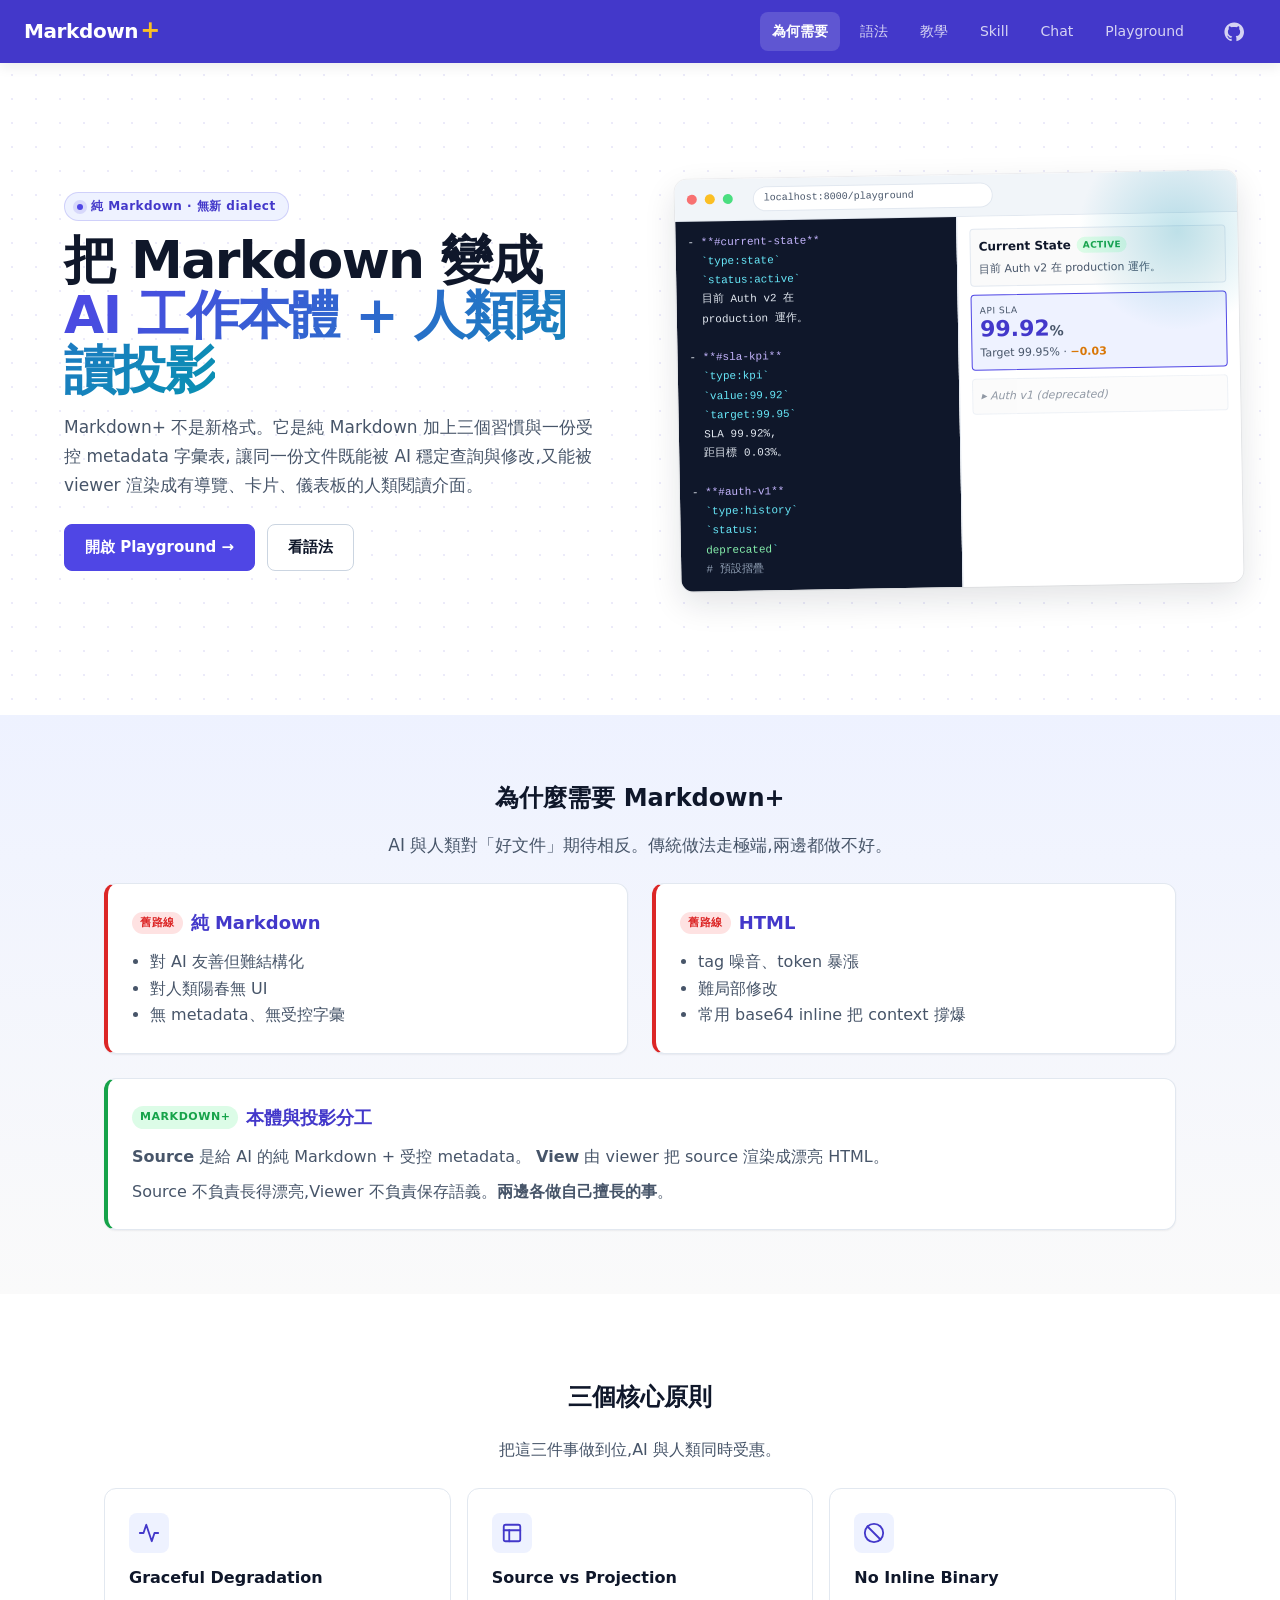
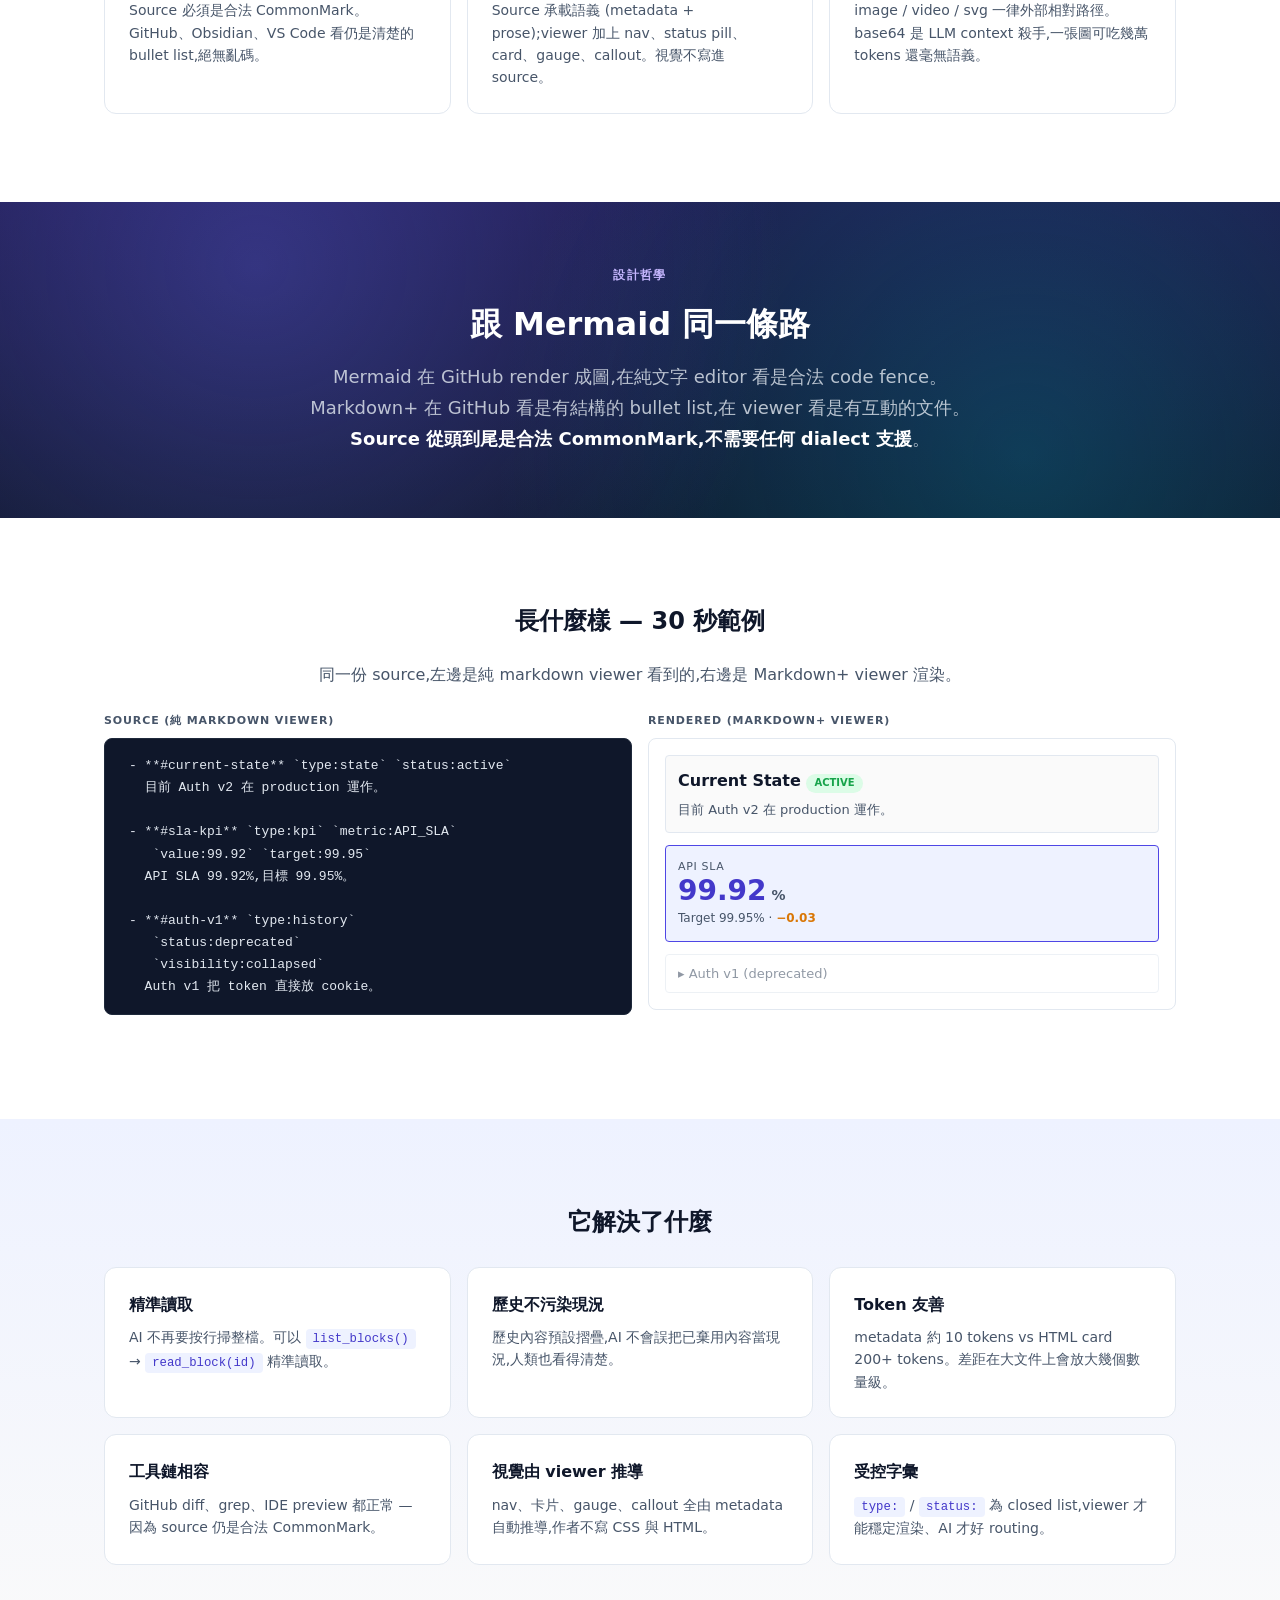
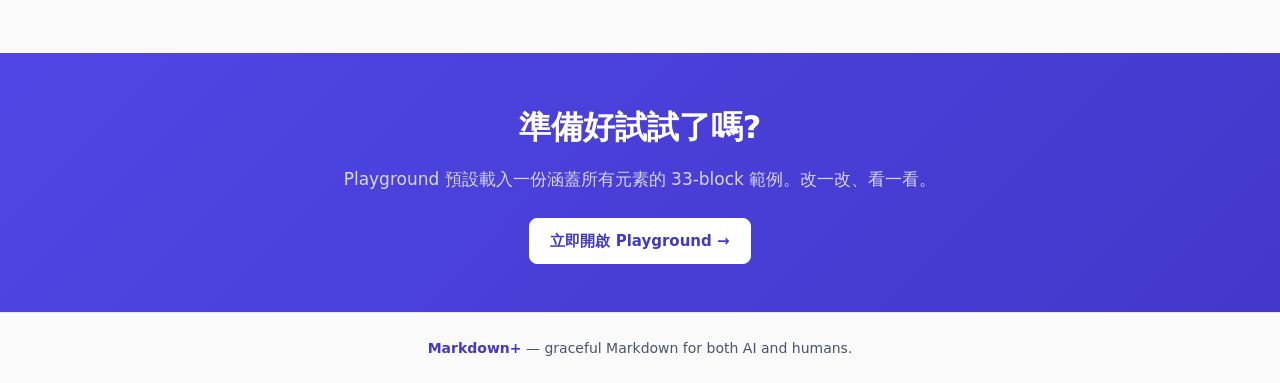
==== commit 786abc2b: "Add Chat page: ask questions about a Markdown+ doc with mdp_* tools Use case: load a large Markdown+" ====
--- a/public/index.html
+++ b/public/index.html
@@ -869,6 +869,7 @@
       <a href="./syntax.html">語法</a>
       <a href="./tutorial.html">教學</a>
       <a href="./skill.html">Skill</a>
+      <a href="./chat.html">Chat</a>
       <a href="./playground.html">Playground</a>
       <a class="site-nav-github" href="https://github.com/AllanYiin/markdown_plus" target="_blank" rel="noopener" aria-label="GitHub repository" title="GitHub repository">
         <svg viewBox="0 0 24 24" width="20" height="20" fill="currentColor" aria-hidden="true">
